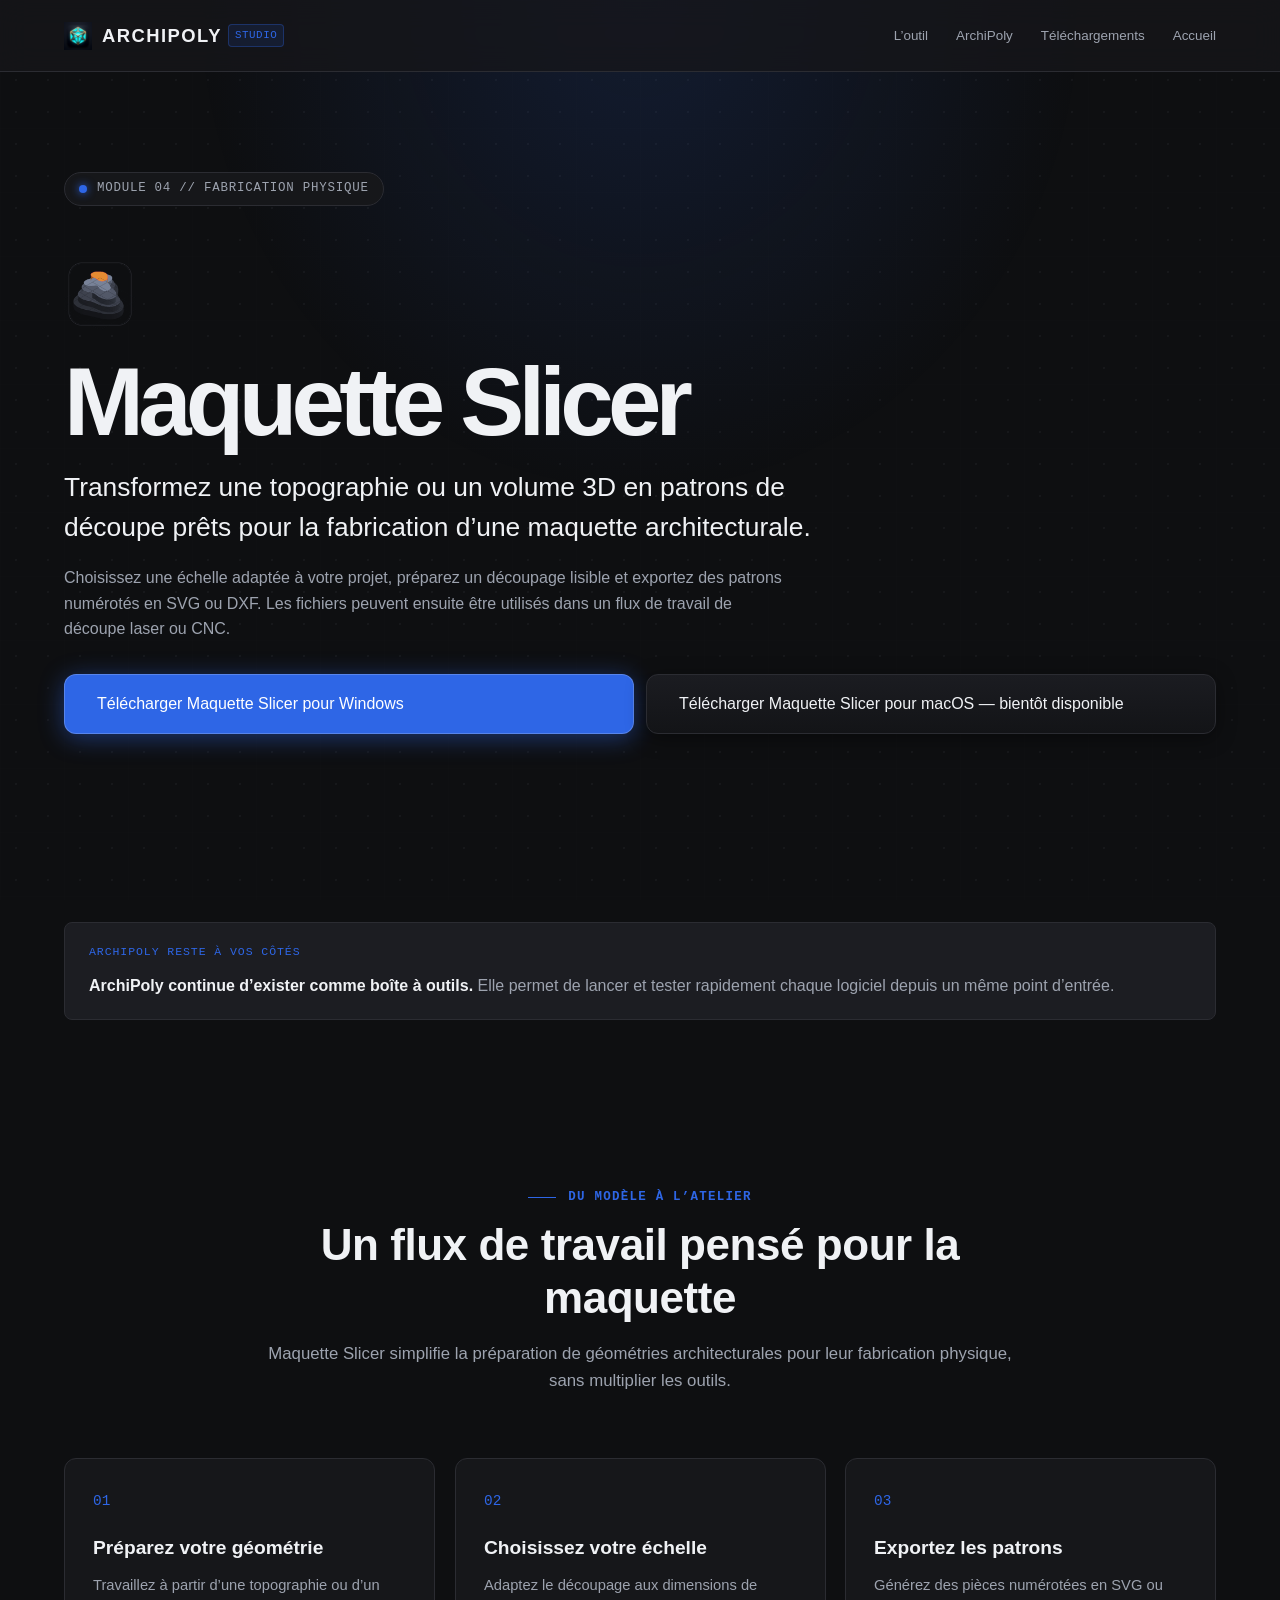
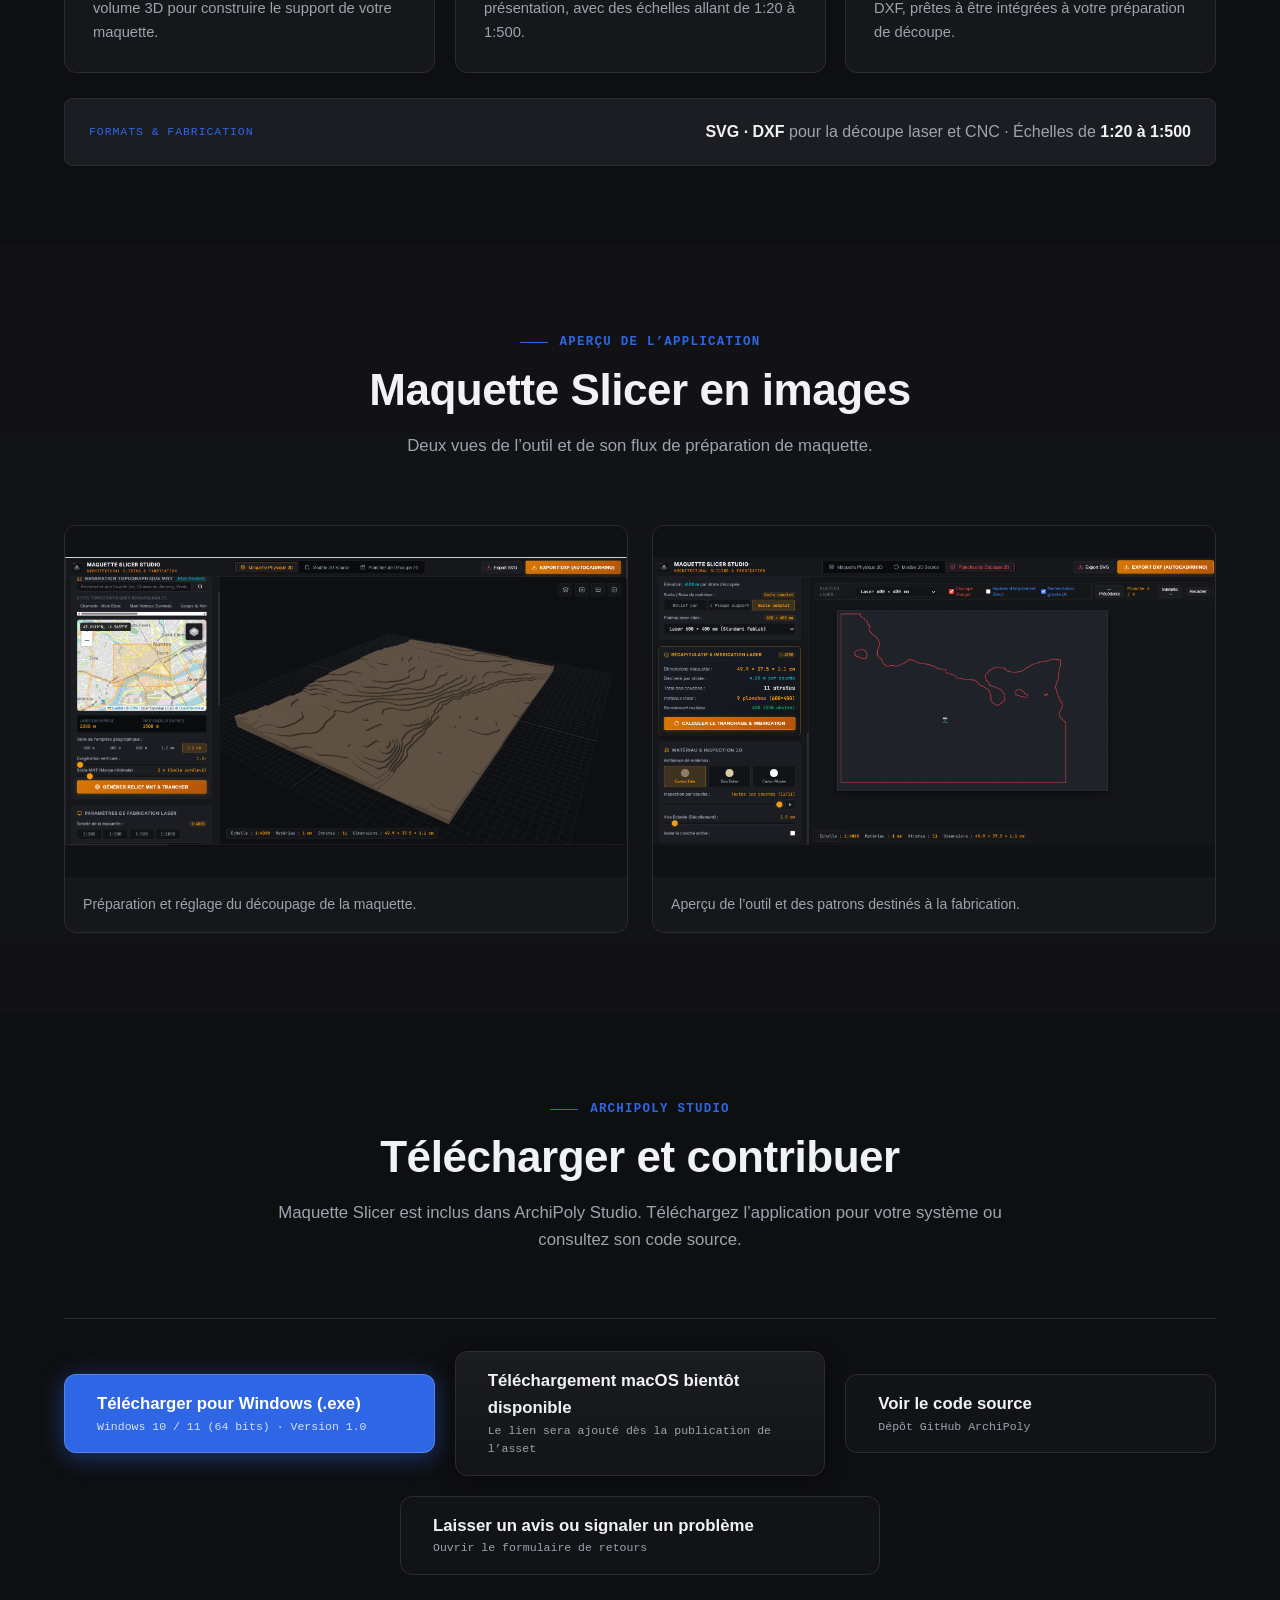
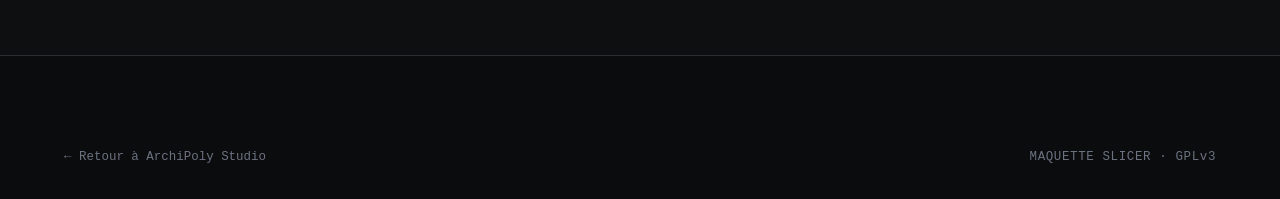
==== maquette-slicer.html @ ce15262c "Software separation" ====
<!DOCTYPE html>
<html lang="fr" class="scroll-smooth">

<head>
  <meta charset="UTF-8">
  <meta name="viewport" content="width=device-width, initial-scale=1.0">
  <title>Maquette Slicer — ArchiPoly Studio</title>
  <meta name="description"
    content="Découvrez Maquette Slicer, l'outil ArchiPoly Studio pour préparer des maquettes architecturales à l'échelle et exporter des patrons de découpe SVG et DXF.">
  <link rel="stylesheet" href="style.css">
  <link rel="icon" type="image/png" href="images/icon.png">
</head>

<body>
  <div class="cad-grid-overlay" aria-hidden="true"></div>
  <div class="ambient-glow" aria-hidden="true"></div>

  <header class="site-header" id="navbar">
    <div class="header-container">
      <a href="index.html" class="brand-logo" aria-label="Retour à ArchiPoly Studio">
        <img class="brand-icon" src="images/icon.png" alt="" aria-hidden="true">
        <span class="brand-name">ARCHIPOLY <span class="brand-sub">STUDIO</span></span>
      </a>
      <nav class="slicer-page-nav" aria-label="Navigation de la page Maquette Slicer">
        <a href="#outil">L’outil</a>
        <a href="#positionnement">ArchiPoly</a>
        <a href="#telechargement">Téléchargements</a>
        <a href="index.html">Accueil</a>
      </nav>
    </div>
  </header>

  <main class="slicer-detail-page">
    <section class="slicer-detail-hero">
      <div class="section-container">
        <div class="hero-badge-tag" data-reveal>
          <span class="status-indicator"></span>
          <span class="badge-code">MODULE 04 // FABRICATION PHYSIQUE</span>
        </div>
        <img class="slicer-detail-logo" src="images/icon (2).ico" alt="Logo Maquette Slicer">
        <h1 class="slicer-detail-title" data-reveal>Maquette Slicer</h1>
        <p class="slicer-detail-lead" data-reveal>
          Transformez une topographie ou un volume 3D en patrons de découpe prêts pour la fabrication d’une maquette
          architecturale.
        </p>
        <p class="slicer-detail-copy" data-reveal>
          Choisissez une échelle adaptée à votre projet, préparez un découpage lisible et exportez des patrons
          numérotés en SVG ou DXF. Les fichiers peuvent ensuite être utilisés dans un flux de travail de découpe laser
          ou CNC.
        </p>
        <div class="slicer-detail-actions" data-reveal>
          <a class="btn-primary-action"
            href="https://github.com/evasseur423-oss/Maquette-Slicer-Studio/releases/download/Maquette-Slicer-v1/Maquette.Slicer.Studio.-.Portable.1.0.0.exe"
            download="Maquette.Slicer.Studio.-.Portable.1.0.0.exe">
            Télécharger Maquette Slicer pour Windows
          </a>
          <span class="btn-secondary-action btn-mac-action" aria-disabled="true">
            Télécharger Maquette Slicer pour macOS — bientôt disponible
          </span>
        </div>
      </div>
    </section>

    <section class="slicer-detail-section" id="positionnement">
      <div class="section-container">
        <div class="slicer-format-note" data-reveal>
          <span class="slicer-format-label">ARCHIPOLY RESTE À VOS CÔTÉS</span>
          <p>
            <strong>ArchiPoly continue d’exister comme boîte à outils.</strong>
            Elle permet de lancer et tester rapidement chaque logiciel depuis un même point d’entrée.
          </p>
        </div>
      </div>
    </section>

    <section class="slicer-detail-section" id="outil">
      <div class="section-container">
        <div class="section-heading" data-reveal>
          <div class="section-kicker">
            <span class="kicker-line"></span>
            <span class="kicker-text">DU MODÈLE À L’ATELIER</span>
          </div>
          <h2 class="section-title">Un flux de travail pensé pour la maquette</h2>
          <p class="section-subtitle">
            Maquette Slicer simplifie la préparation de géométries architecturales pour leur fabrication physique,
            sans multiplier les outils.
          </p>
        </div>

        <div class="slicer-feature-grid">
          <article class="slicer-feature-card" data-reveal>
            <span class="slicer-feature-number">01</span>
            <h3>Préparez votre géométrie</h3>
            <p>Travaillez à partir d’une topographie ou d’un volume 3D pour construire le support de votre maquette.</p>
          </article>
          <article class="slicer-feature-card" data-reveal>
            <span class="slicer-feature-number">02</span>
            <h3>Choisissez votre échelle</h3>
            <p>Adaptez le découpage aux dimensions de présentation, avec des échelles allant de 1:20 à 1:500.</p>
          </article>
          <article class="slicer-feature-card" data-reveal>
            <span class="slicer-feature-number">03</span>
            <h3>Exportez les patrons</h3>
            <p>Générez des pièces numérotées en SVG ou DXF, prêtes à être intégrées à votre préparation de découpe.</p>
          </article>
        </div>

        <div class="slicer-format-note" data-reveal>
          <span class="slicer-format-label">FORMATS & FABRICATION</span>
          <p><strong>SVG · DXF</strong> pour la découpe laser et CNC · Échelles de <strong>1:20 à 1:500</strong></p>
        </div>
      </div>
    </section>

    <section class="slicer-detail-section slicer-gallery-section" id="captures">
      <div class="section-container">
        <div class="section-heading" data-reveal>
          <div class="section-kicker">
            <span class="kicker-line"></span>
            <span class="kicker-text">APERÇU DE L’APPLICATION</span>
          </div>
          <h2 class="section-title">Maquette Slicer en images</h2>
          <p class="section-subtitle">Deux vues de l’outil et de son flux de préparation de maquette.</p>
        </div>

        <div class="slicer-gallery">
          <figure class="slicer-screenshot-card" data-reveal>
            <img src="images/Capture d'écran 2026-10-28 165759.png"
              alt="Première capture d’écran de Maquette Slicer">
            <figcaption>Préparation et réglage du découpage de la maquette.</figcaption>
          </figure>
          <figure class="slicer-screenshot-card" data-reveal>
            <img src="images/Capture d'écran 2026-10-28 170147.png"
              alt="Deuxième capture d’écran de Maquette Slicer">
            <figcaption>Aperçu de l’outil et des patrons destinés à la fabrication.</figcaption>
          </figure>
        </div>
      </div>
    </section>

    <section class="slicer-detail-section" id="telechargement">
      <div class="section-container">
        <div class="section-heading" data-reveal>
          <div class="section-kicker">
            <span class="kicker-line"></span>
            <span class="kicker-text">ARCHIPOLY STUDIO</span>
          </div>
          <h2 class="section-title">Télécharger et contribuer</h2>
          <p class="section-subtitle">
            Maquette Slicer est inclus dans ArchiPoly Studio. Téléchargez l’application pour votre système ou consultez
            son code source.
          </p>
        </div>

        <div class="transparency-actions slicer-download-actions" data-reveal>
          <a href="https://github.com/evasseur423-oss/Maquette-Slicer-Studio/releases/download/Maquette-Slicer-v1/Maquette.Slicer.Studio.-.Portable.1.0.0.exe"
            download="Maquette.Slicer.Studio.-.Portable.1.0.0.exe" class="btn-primary-action">
            <div class="btn-lines">
              <span class="btn-title">Télécharger pour Windows (.exe)</span>
              <span class="btn-sub">Windows 10 / 11 (64 bits) · Version 1.0</span>
            </div>
          </a>
          <span class="btn-secondary-action btn-mac-action" aria-disabled="true">
            <span class="btn-lines">
              <span class="btn-title">Téléchargement macOS bientôt disponible</span>
              <span class="btn-sub">Le lien sera ajouté dès la publication de l’asset</span>
            </span>
          </span>
          <a href="https://github.com/evasseur423-oss/ArchiPoly" target="_blank" rel="noopener noreferrer"
            class="btn-secondary-action">
            <div class="btn-lines">
              <span class="btn-title">Voir le code source</span>
              <span class="btn-sub">Dépôt GitHub ArchiPoly</span>
            </div>
          </a>
          <a href="https://docs.google.com/forms/d/e/1FAIpQLSfWAk4qhgMxmRA1Wajv-wVvZdUaFBtIJnc47Psp6ZVpkDfb8w/viewform?usp=header"
            target="_blank" rel="noopener noreferrer" class="btn-secondary-action">
            <div class="btn-lines">
              <span class="btn-title">Laisser un avis ou signaler un problème</span>
              <span class="btn-sub">Ouvrir le formulaire de retours</span>
            </div>
          </a>
        </div>
      </div>
    </section>
  </main>

  <footer class="site-footer">
    <div class="footer-container">
      <div class="footer-bottom">
        <a href="index.html">← Retour à ArchiPoly Studio</a>
        <span class="meta-tag">MAQUETTE SLICER · GPLv3</span>
      </div>
    </div>
  </footer>

  <script src="script.js"></script>
</body>

</html>
---- style.css ----
/* ==========================================================================
   ARCHIPOLY STUDIO — DESIGN SYSTEM & FEUILLE DE STYLE PRINCIPALE
   Charte graphique : Architectural Sombre (Local-First Desktop App Aesthetic)
   ========================================================================== */

/* --------------------------------------------------------------------------
   01. VARIABLES & DESIGN TOKENS
   -------------------------------------------------------------------------- */
:root {
  /* Couleurs Fondamentales */
  --bg-primary: #0e0f11;
  --bg-surface: #16171a;
  --bg-surface-translucent: rgba(22, 23, 26, 0.78);
  --bg-surface-elevated: #1c1d22;
  --bg-surface-hover: #202228;

  /* Bordures Techniques */
  --border-technical: #2b2c32;
  --border-subtle: rgba(43, 44, 50, 0.6);
  --border-focus: #2e66e6;

  /* Accentuation Bleu Électrique */
  --accent-blue: #2e66e6;
  --accent-blue-hover: #457df5;
  --accent-blue-active: #204db5;
  --accent-blue-glow: rgba(46, 102, 230, 0.22);
  --accent-blue-subtle: rgba(46, 102, 230, 0.08);

  /* Typographie & Couleurs de Texte */
  --font-heading: 'Space Grotesk', -apple-system, BlinkMacSystemFont, 'Segoe UI', Roboto, sans-serif;
  --font-body: 'Inter', -apple-system, BlinkMacSystemFont, 'Segoe UI', Roboto, sans-serif;
  --font-mono: 'JetBrains Mono', 'Fira Code', Menlo, Consolas, monospace;

  --text-primary: #f0f2f5;
  --text-secondary: #9da3af;
  --text-muted: #6b7280;
  --text-light-dim: #cfd3dc;

  /* Géométrie & Espacements */
  --header-height: 72px;
  --max-content-width: 1200px;
  --radius-sm: 4px;
  --radius-md: 8px;
  --radius-lg: 12px;
  --radius-xl: 16px;

  /* Transitions douces */
  --transition-fast: 160ms cubic-bezier(0.16, 1, 0.3, 1);
  --transition-normal: 260ms cubic-bezier(0.16, 1, 0.3, 1);
  --transition-smooth: 400ms cubic-bezier(0.16, 1, 0.3, 1);
}

/* --------------------------------------------------------------------------
   02. RESET & BASE GLOBALE
   -------------------------------------------------------------------------- */
*, *::before, *::after {
  box-sizing: border-box;
  margin: 0;
  padding: 0;
}

html {
  font-size: 16px;
  scroll-behavior: smooth;
  scroll-padding-top: calc(var(--header-height) + 24px);
  background-color: var(--bg-primary);
  color: var(--text-primary);
  color-scheme: dark;
}

body {
  font-family: var(--font-body);
  background-color: var(--bg-primary);
  color: var(--text-primary);
  line-height: 1.6;
  -webkit-font-smoothing: antialiased;
  -moz-osx-font-smoothing: grayscale;
  overflow-x: hidden;
  position: relative;
  min-height: 100vh;
}

/* Sélection de texte */
::selection {
  background-color: var(--accent-blue);
  color: #ffffff;
}

/* Barre de défilement discrète */
::-webkit-scrollbar {
  width: 8px;
}
::-webkit-scrollbar-track {
  background: var(--bg-primary);
}
::-webkit-scrollbar-thumb {
  background: #23252b;
  border-radius: 4px;
  border: 2px solid var(--bg-primary);
}
::-webkit-scrollbar-thumb:hover {
  background: #343740;
}

a {
  color: inherit;
  text-decoration: none;
}

ul {
  list-style: none;
}

button {
  font-family: inherit;
  cursor: pointer;
  border: none;
  background: none;
}

.sr-only {
  position: absolute;
  width: 1px;
  height: 1px;
  padding: 0;
  margin: -1px;
  overflow: hidden;
  clip: rect(0, 0, 0, 0);
  white-space: nowrap;
  border: 0;
}

/* --------------------------------------------------------------------------
   03. FOND ARCHITECTURAL (CAD GRID & AMBIENT GLOW)
   -------------------------------------------------------------------------- */
.cad-grid-overlay {
  position: fixed;
  top: 0;
  left: 0;
  width: 100vw;
  height: 100vh;
  pointer-events: none;
  z-index: 0;
  background-image: 
    radial-gradient(rgba(43, 44, 50, 0.45) 1px, transparent 1px),
    linear-gradient(to right, rgba(43, 44, 50, 0.08) 1px, transparent 1px),
    linear-gradient(to bottom, rgba(43, 44, 50, 0.08) 1px, transparent 1px);
  background-size: 32px 32px, 64px 64px, 64px 64px;
  opacity: 0.7;
}

.ambient-glow {
  position: fixed;
  top: 0;
  left: 50%;
  transform: translateX(-50%);
  width: 900px;
  height: 500px;
  background: radial-gradient(ellipse at 50% 0%, rgba(46, 102, 230, 0.15) 0%, rgba(14, 15, 17, 0) 70%);
  pointer-events: none;
  z-index: 0;
}

/* --------------------------------------------------------------------------
   04. NAVBAR FIXE & ENTÊTE
   -------------------------------------------------------------------------- */
.site-header {
  position: fixed;
  top: 0;
  left: 0;
  right: 0;
  height: var(--header-height);
  background-color: var(--bg-surface-translucent);
  backdrop-filter: blur(14px);
  -webkit-backdrop-filter: blur(14px);
  border-bottom: 1px solid var(--border-technical);
  z-index: 1000;
  transition: background-color var(--transition-normal), border-color var(--transition-normal);
}

.header-container {
  max-width: var(--max-content-width);
  margin: 0 auto;
  padding: 0 24px;
  height: 100%;
  display: flex;
  align-items: center;
  justify-content: space-between;
}

/* Logo */
.brand-logo {
  display: flex;
  align-items: center;
  gap: 10px;
  text-decoration: none;
  color: var(--text-primary);
  transition: opacity var(--transition-fast);
}

.brand-logo:hover {
  opacity: 0.9;
}

.brand-icon {
  width: 28px;
  height: 28px;
  flex-shrink: 0;
  object-fit: contain;
}

.brand-name {
  font-family: var(--font-heading);
  font-size: 1.15rem;
  font-weight: 700;
  letter-spacing: 0.08em;
  color: var(--text-primary);
  display: flex;
  align-items: center;
  gap: 6px;
}

.brand-sub {
  font-family: var(--font-mono);
  font-size: 0.68rem;
  font-weight: 500;
  color: var(--accent-blue);
  background: rgba(46, 102, 230, 0.12);
  border: 1px solid rgba(46, 102, 230, 0.3);
  padding: 2px 6px;
  border-radius: var(--radius-sm);
  letter-spacing: 0.05em;
}

/* Navigation Links */
.main-nav {
  display: flex;
  align-items: center;
}

.nav-links {
  display: flex;
  align-items: center;
  gap: 32px;
}

.nav-link {
  font-family: var(--font-body);
  font-size: 0.92rem;
  font-weight: 500;
  color: var(--text-secondary);
  transition: color var(--transition-fast);
  display: inline-flex;
  align-items: center;
  gap: 6px;
  padding: 6px 0;
  position: relative;
}

.nav-mono {
  font-family: var(--font-mono);
  font-size: 0.78rem;
  color: var(--accent-blue);
}

.nav-link:hover,
.nav-link.active {
  color: var(--text-primary);
}

.nav-link::after {
  content: '';
  position: absolute;
  bottom: 0;
  left: 0;
  width: 0;
  height: 2px;
  background-color: var(--accent-blue);
  transition: width var(--transition-fast);
}

.nav-link:hover::after,
.nav-link.active::after {
  width: 100%;
}

/* Actions Navbar */
.nav-actions {
  display: flex;
  align-items: center;
  gap: 16px;
}

.language-switch {
  display: inline-flex;
  align-items: center;
  padding: 3px;
  border: 1px solid var(--border-technical);
  border-radius: var(--radius-md);
  background-color: rgba(22, 23, 26, 0.5);
}

.language-button {
  padding: 5px 7px;
  border-radius: calc(var(--radius-md) - 2px);
  color: var(--text-secondary);
  font-family: var(--font-mono);
  font-size: 0.7rem;
  font-weight: 600;
  line-height: 1;
  transition: color var(--transition-fast), background-color var(--transition-fast);
}

.language-button:hover {
  color: var(--text-primary);
}

.language-button.active {
  background-color: var(--accent-blue);
  color: #ffffff;
}

.btn-ghost-nav {
  display: inline-flex;
  align-items: center;
  justify-content: center;
  width: 38px;
  height: 38px;
  border-radius: var(--radius-md);
  border: 1px solid var(--border-technical);
  color: var(--text-secondary);
  transition: all var(--transition-fast);
  background-color: rgba(22, 23, 26, 0.5);
}

.btn-ghost-nav:hover {
  color: var(--text-primary);
  border-color: var(--accent-blue);
  background-color: var(--bg-surface-elevated);
}

.nav-icon {
  width: 18px;
  height: 18px;
}

.btn-primary-nav {
  display: inline-flex;
  align-items: center;
  gap: 8px;
  background-color: var(--accent-blue);
  color: #ffffff;
  padding: 8px 18px;
  border-radius: var(--radius-md);
  font-family: var(--font-body);
  font-size: 0.88rem;
  font-weight: 600;
  border: 1px solid rgba(255, 255, 255, 0.1);
  transition: all var(--transition-fast);
  box-shadow: 0 2px 10px rgba(46, 102, 230, 0.3);
}

.btn-primary-nav:hover {
  background-color: var(--accent-blue-hover);
  transform: translateY(-1px);
  box-shadow: 0 4px 16px rgba(46, 102, 230, 0.45);
}

.arrow-icon {
  width: 14px;
  height: 14px;
  transition: transform var(--transition-fast);
}

.btn-primary-nav:hover .arrow-icon {
  transform: translateY(1px);
}

.donation-nav-link {
  display: inline-flex;
  align-items: center;
  gap: 6px;
  padding: 7px 12px;
  border: 1px solid rgba(245, 158, 11, 0.45);
  border-radius: var(--radius-md);
  background-color: rgba(245, 158, 11, 0.1);
  color: #fbbf24;
  font-size: 0.84rem;
  font-weight: 600;
  transition: background-color var(--transition-fast), border-color var(--transition-fast);
}

.donation-nav-link:hover {
  background-color: rgba(245, 158, 11, 0.2);
  border-color: #fbbf24;
}

.donation-nav-link .donation-icon {
  width: 17px;
  height: 17px;
}

/* Mobile Toggle Hamburger */
.mobile-toggle {
  display: none;
  flex-direction: column;
  justify-content: space-around;
  width: 38px;
  height: 38px;
  padding: 8px;
  border: 1px solid var(--border-technical);
  border-radius: var(--radius-md);
  background: var(--bg-surface);
  cursor: pointer;
}

.burger-bar {
  width: 100%;
  height: 2px;
  background-color: var(--text-primary);
  border-radius: 2px;
  transition: all var(--transition-fast);
}

.mobile-toggle[aria-expanded="true"] .burger-bar:nth-child(1) {
  transform: translateY(7px) rotate(45deg);
}
.mobile-toggle[aria-expanded="true"] .burger-bar:nth-child(2) {
  opacity: 0;
}
.mobile-toggle[aria-expanded="true"] .burger-bar:nth-child(3) {
  transform: translateY(-7px) rotate(-45deg);
}

/* --------------------------------------------------------------------------
   05. SECTION HERO
   -------------------------------------------------------------------------- */
.hero-section {
  position: relative;
  z-index: 1;
  padding-top: calc(var(--header-height) + 56px);
  padding-bottom: 72px;
  text-align: center;
}

.hero-container {
  max-width: var(--max-content-width);
  margin: 0 auto;
  padding: 0 24px;
  display: flex;
  flex-direction: column;
  align-items: center;
}

.hero-badge-tag {
  display: inline-flex;
  align-items: center;
  gap: 10px;
  background-color: var(--bg-surface);
  border: 1px solid var(--border-technical);
  padding: 6px 14px;
  border-radius: 100px;
  margin-bottom: 24px;
}

.status-indicator {
  width: 8px;
  height: 8px;
  background-color: var(--accent-blue);
  border-radius: 50%;
  box-shadow: 0 0 8px var(--accent-blue);
  animation: pulse-dot 2s infinite ease-in-out;
}

@keyframes pulse-dot {
  0%, 100% { opacity: 1; transform: scale(1); }
  50% { opacity: 0.4; transform: scale(0.85); }
}

.badge-code {
  font-family: var(--font-mono);
  font-size: 0.78rem;
  letter-spacing: 0.06em;
  color: var(--text-secondary);
}

.hero-title {
  font-family: var(--font-heading);
  font-size: clamp(2.2rem, 5vw, 3.8rem);
  font-weight: 700;
  line-height: 1.15;
  letter-spacing: -0.02em;
  color: var(--text-primary);
  max-width: 960px;
  margin-bottom: 24px;
  text-wrap: balance;
}

.hero-description {
  font-size: clamp(1.05rem, 2vw, 1.25rem);
  color: var(--text-secondary);
  line-height: 1.65;
  max-width: 800px;
  margin-bottom: 40px;
}

/* Groupe CTA Hero */
.hero-cta-group {
  display: flex;
  align-items: center;
  justify-content: center;
  gap: 16px;
  flex-wrap: wrap;
  margin-bottom: 24px;
  width: 100%;
}

.btn-hero-download {
  display: inline-flex;
  align-items: center;
  gap: 14px;
  background-color: var(--accent-blue);
  color: #ffffff;
  padding: 14px 28px;
  border-radius: var(--radius-lg);
  border: 1px solid rgba(255, 255, 255, 0.15);
  box-shadow: 0 4px 20px rgba(46, 102, 230, 0.4), inset 0 1px 0 rgba(255, 255, 255, 0.2);
  transition: all var(--transition-normal);
  text-align: left;
}

.btn-hero-download:hover {
  background-color: var(--accent-blue-hover);
  transform: translateY(-2px);
  box-shadow: 0 8px 30px rgba(46, 102, 230, 0.55);
}

.win-icon,
.mac-icon {
  width: 24px;
  height: 24px;
  flex-shrink: 0;
}

.btn-text-wrap {
  display: flex;
  flex-direction: column;
}

.btn-label-action {
  font-family: var(--font-heading);
  font-size: 1.05rem;
  font-weight: 600;
  letter-spacing: 0.01em;
}

.btn-label-sub {
  font-family: var(--font-mono);
  font-size: 0.72rem;
  color: rgba(255, 255, 255, 0.8);
}

.download-arrow {
  width: 18px;
  height: 18px;
  margin-left: 4px;
  transition: transform var(--transition-fast);
}

.btn-hero-download:hover .download-arrow {
  transform: translateY(2px);
}

.btn-hero-secondary {
  display: inline-flex;
  align-items: center;
  gap: 10px;
  background-color: var(--bg-surface);
  color: var(--text-primary);
  padding: 16px 24px;
  border-radius: var(--radius-lg);
  border: 1px solid var(--border-technical);
  font-family: var(--font-heading);
  font-size: 0.95rem;
  font-weight: 600;
  transition: all var(--transition-fast);
}

.btn-hero-secondary:hover {
  border-color: var(--accent-blue);
  background-color: var(--bg-surface-elevated);
  transform: translateY(-2px);
}

.btn-hero-download-mac {
  background: linear-gradient(180deg, #1f2229 0%, #15161a 100%);
  border: 1px solid rgba(255, 255, 255, 0.16);
  box-shadow: 0 4px 20px rgba(0, 0, 0, 0.4), inset 0 1px 0 rgba(255, 255, 255, 0.12);
}

.btn-hero-download-mac:hover {
  background: linear-gradient(180deg, #2a2e38 0%, #1c1d22 100%);
  border-color: rgba(255, 255, 255, 0.32);
  box-shadow: 0 8px 30px rgba(0, 0, 0, 0.6), inset 0 1px 0 rgba(255, 255, 255, 0.2);
}

.release-checksum-bar {
  display: inline-flex;
  align-items: center;
  justify-content: center;
  gap: 10px;
  margin: -8px auto 20px;
  padding: 6px 14px;
  background: rgba(22, 23, 26, 0.75);
  border: 1px solid var(--border-technical);
  border-radius: 100px;
  font-family: var(--font-mono);
  font-size: 0.74rem;
  color: var(--text-secondary);
  max-width: min(100%, 860px);
  backdrop-filter: blur(8px);
  flex-wrap: wrap;
}

.checksum-label {
  color: var(--text-muted);
  font-weight: 500;
}

.checksum-value {
  color: #a5b4fc;
  letter-spacing: 0.02em;
  font-size: 0.72rem;
  word-break: break-all;
}

.btn-copy-checksum {
  display: inline-flex;
  align-items: center;
  gap: 4px;
  background: rgba(255, 255, 255, 0.06);
  border: 1px solid var(--border-technical);
  border-radius: var(--radius-sm);
  padding: 3px 8px;
  color: var(--text-primary);
  font-family: var(--font-mono);
  font-size: 0.7rem;
  cursor: pointer;
  transition: all var(--transition-fast);
}

.btn-copy-checksum:hover {
  background: var(--accent-blue);
  border-color: var(--accent-blue);
  color: #ffffff;
}

.btn-copy-checksum.copied {
  background: #10b981;
  border-color: #10b981;
  color: #ffffff;
}

.copy-icon {
  width: 12px;
  height: 12px;
}

.install-notes-container {
  display: grid;
  grid-template-columns: repeat(auto-fit, minmax(280px, 1fr));
  gap: 12px;
  width: min(100%, 860px);
  margin: -8px auto 20px;
}

.platform-note {
  background: rgba(22, 23, 26, 0.6);
  border: 1px solid var(--border-technical);
  border-radius: var(--radius-md);
  padding: 10px 14px;
  text-align: left;
  font-size: 0.74rem;
  color: var(--text-muted);
  line-height: 1.5;
}

.note-os-tag {
  display: inline-block;
  font-family: var(--font-mono);
  font-size: 0.65rem;
  font-weight: 600;
  text-transform: uppercase;
  letter-spacing: 0.05em;
  padding: 2px 6px;
  border-radius: 3px;
  background: var(--bg-surface-elevated);
  border: 1px solid var(--border-technical);
  color: var(--accent-blue);
  margin-bottom: 4px;
}

.platform-note p strong {
  color: var(--text-secondary);
  font-weight: 500;
}

.platform-note code {
  font-family: var(--font-mono);
  font-size: 0.7rem;
  padding: 1px 4px;
  background: rgba(0, 0, 0, 0.4);
  border: 1px solid var(--border-technical);
  border-radius: 3px;
  color: #a5b4fc;
  word-break: break-all;
}

.windows-install-note {
  width: min(100%, 720px);
  margin: -10px auto 20px;
  padding: 2px 10px;
  color: var(--text-muted);
  border-left: 1px solid var(--border-technical);
  text-align: left;
  font-size: 0.72rem;
  line-height: 1.5;
}

.windows-install-note strong {
  color: var(--text-secondary);
  font-weight: 500;
}

.source-icon {
  width: 18px;
  height: 18px;
  color: var(--accent-blue);
}

/* Badge technique discret */
.hero-tech-badge {
  display: inline-flex;
  align-items: center;
  justify-content: center;
  gap: 10px;
  flex-wrap: wrap;
  font-family: var(--font-mono);
  font-size: 0.78rem;
  color: var(--text-muted);
  background-color: rgba(22, 23, 26, 0.6);
  padding: 6px 14px;
  border-radius: var(--radius-sm);
  border: 1px solid var(--border-technical);
  margin-bottom: 56px;
}

.badge-item {
  display: inline-block;
}

.badge-sep {
  color: var(--accent-blue);
  opacity: 0.7;
}

/* --------------------------------------------------------------------------
   06. MOCKUP ARCHITECTURAL DU STUDIO (INTERFACE APPLICATION)
   -------------------------------------------------------------------------- */
.app-preview-frame {
  width: 100%;
  max-width: 1080px;
  background-color: var(--bg-surface);
  border: 1px solid var(--border-technical);
  border-radius: var(--radius-lg);
  box-shadow: 0 24px 60px rgba(0, 0, 0, 0.6), 0 0 0 1px rgba(255, 255, 255, 0.03);
  overflow: hidden;
  position: relative;
  text-align: left;
  backdrop-filter: blur(12px);
  -webkit-backdrop-filter: blur(12px);
}

.app-preview-image {
  display: block;
  width: 100%;
  height: auto;
}

.preview-titlebar {
  display: flex;
  align-items: center;
  justify-content: space-between;
  padding: 10px 16px;
  background-color: #121316;
  border-bottom: 1px solid var(--border-technical);
}

.window-controls {
  display: flex;
  gap: 6px;
}

.control-dot {
  width: 10px;
  height: 10px;
  border-radius: 50%;
  display: inline-block;
}
.control-dot.close { background-color: #ff5f56; }
.control-dot.min { background-color: #ffbd2e; }
.control-dot.max { background-color: #27c93f; }

.preview-filename {
  font-family: var(--font-mono);
  font-size: 0.75rem;
  color: var(--text-secondary);
  display: flex;
  align-items: center;
  gap: 6px;
}

.mono-label {
  color: var(--accent-blue);
  font-weight: 600;
}

.preview-status {
  display: flex;
  align-items: center;
  gap: 10px;
}

.status-pill {
  font-family: var(--font-mono);
  font-size: 0.65rem;
  color: #10b981;
  background-color: rgba(16, 185, 129, 0.1);
  border: 1px solid rgba(16, 185, 129, 0.3);
  padding: 2px 6px;
  border-radius: var(--radius-sm);
}

.fps-tag {
  font-family: var(--font-mono);
  font-size: 0.65rem;
  color: var(--text-muted);
}

.preview-viewport {
  position: relative;
  background-color: #0b0c0e;
  height: 380px;
  overflow: hidden;
  display: flex;
}

.viewport-canvas-container {
  width: 100%;
  height: 100%;
  display: flex;
  align-items: center;
  justify-content: center;
}

.wireframe-scene {
  width: 100%;
  height: 100%;
  max-height: 380px;
}

.arch-wireframe-lines line,
.arch-wireframe-lines polygon,
.arch-wireframe-lines path {
  transition: all var(--transition-normal);
}

.viewport-hud {
  position: absolute;
  z-index: 10;
  display: flex;
  align-items: center;
  gap: 8px;
  font-family: var(--font-mono);
  font-size: 0.72rem;
  color: var(--text-muted);
  background: rgba(14, 15, 17, 0.75);
  border: 1px solid var(--border-technical);
  padding: 4px 10px;
  border-radius: var(--radius-sm);
  backdrop-filter: blur(8px);
}

.hud-top-left {
  top: 14px;
  left: 16px;
}

.hud-top-right {
  top: 14px;
  right: 16px;
}

.axis-x { color: #f87171; }
.axis-y { color: #34d399; }
.axis-z { color: #60a5fa; }
.hud-divider { color: var(--border-technical); }

.module-active-pill {
  color: var(--accent-blue);
  font-weight: 600;
  letter-spacing: 0.05em;
}

/* Panneau inspecteur flottant dans le viewport */
.viewport-inspector-panel {
  position: absolute;
  bottom: 16px;
  right: 16px;
  width: 220px;
  background: var(--bg-surface-translucent);
  border: 1px solid var(--border-technical);
  border-radius: var(--radius-md);
  padding: 12px;
  backdrop-filter: blur(12px);
  -webkit-backdrop-filter: blur(12px);
  z-index: 10;
  box-shadow: 0 8px 24px rgba(0, 0, 0, 0.4);
}

.panel-header {
  display: flex;
  align-items: center;
  justify-content: space-between;
  margin-bottom: 8px;
  padding-bottom: 6px;
  border-bottom: 1px solid var(--border-technical);
}

.panel-tag {
  font-family: var(--font-heading);
  font-size: 0.72rem;
  font-weight: 700;
  letter-spacing: 0.05em;
  color: var(--text-primary);
}

.panel-badge {
  font-family: var(--font-mono);
  font-size: 0.62rem;
  color: var(--accent-blue);
  background: var(--accent-blue-subtle);
  padding: 2px 4px;
  border-radius: 2px;
}

.panel-rows {
  display: flex;
  flex-direction: column;
  gap: 6px;
}

.panel-row {
  display: flex;
  justify-content: space-between;
  align-items: center;
  font-family: var(--font-mono);
  font-size: 0.72rem;
}

.p-key {
  color: var(--text-muted);
}

.p-val {
  color: var(--text-primary);
  font-weight: 500;
}

.text-blue { color: #60a5fa; }
.text-accent { color: var(--accent-blue); }

.preview-statusbar {
  display: flex;
  align-items: center;
  justify-content: space-between;
  padding: 8px 16px;
  background-color: #121316;
  border-top: 1px solid var(--border-technical);
  font-family: var(--font-mono);
  font-size: 0.7rem;
  color: var(--text-muted);
}

.status-seg {
  display: flex;
  align-items: center;
  gap: 6px;
}

.indicator-active {
  width: 6px;
  height: 6px;
  border-radius: 50%;
  background-color: var(--accent-blue);
}

.mono-right {
  color: var(--text-secondary);
}

/* --------------------------------------------------------------------------
   07. SECTION MODULES (ÉCOSYSTÈME EN 5 MODULES)
   -------------------------------------------------------------------------- */
.modules-section {
  position: relative;
  z-index: 1;
  padding: 96px 0;
  background: linear-gradient(180deg, rgba(14, 15, 17, 0) 0%, rgba(22, 23, 26, 0.4) 50%, rgba(14, 15, 17, 0) 100%);
}

.section-container {
  max-width: var(--max-content-width);
  margin: 0 auto;
  padding: 0 24px;
}

.section-heading {
  text-align: center;
  max-width: 760px;
  margin: 0 auto 64px auto;
}

.section-kicker {
  display: inline-flex;
  align-items: center;
  gap: 12px;
  margin-bottom: 12px;
}

.kicker-line {
  width: 28px;
  height: 1px;
  background-color: var(--accent-blue);
}

.kicker-text {
  font-family: var(--font-mono);
  font-size: 0.78rem;
  color: var(--accent-blue);
  letter-spacing: 0.1em;
  font-weight: 600;
}

.section-title {
  font-family: var(--font-heading);
  font-size: clamp(2rem, 3.5vw, 2.75rem);
  font-weight: 700;
  line-height: 1.2;
  color: var(--text-primary);
  margin-bottom: 16px;
  letter-spacing: -0.01em;
}

.section-subtitle {
  font-size: 1.05rem;
  color: var(--text-secondary);
  line-height: 1.6;
}

/* Grille CSS des outils */
.modules-grid {
  display: grid;
  grid-template-columns: repeat(3, 1fr);
  gap: 24px;
}

/* La dernière carte s'étire pour équilibrer la grille de quatre outils. */
.module-card:nth-child(4) {
  grid-column: span 2;
}

/* Style de base d'une carte module */
.module-card {
  position: relative;
  background-color: var(--bg-surface);
  border: 1px solid var(--border-technical);
  border-radius: var(--radius-lg);
  padding: 32px 28px;
  display: flex;
  flex-direction: column;
  transition: transform var(--transition-normal), border-color var(--transition-normal), box-shadow var(--transition-normal);
  backdrop-filter: blur(12px);
  -webkit-backdrop-filter: blur(12px);
  overflow: hidden;
}

/* Spécification stricte demandée :
   Hover : la bordure devient bleue #2e66e6 et la carte remonte légèrement de -2px */
.module-card:hover {
  border-color: var(--accent-blue);
  transform: translateY(-2px);
  box-shadow: 0 12px 30px rgba(0, 0, 0, 0.45), 0 0 20px var(--accent-blue-glow);
}

.card-edge-glow {
  position: absolute;
  top: 0;
  left: 0;
  right: 0;
  height: 2px;
  background: linear-gradient(90deg, transparent, var(--accent-blue), transparent);
  opacity: 0;
  transition: opacity var(--transition-normal);
}

.module-card:hover .card-edge-glow {
  opacity: 1;
}

.card-top-meta {
  display: flex;
  align-items: center;
  justify-content: space-between;
  margin-bottom: 24px;
}

.module-number {
  font-family: var(--font-mono);
  font-size: 1.15rem;
  font-weight: 700;
  color: var(--accent-blue);
  background: var(--accent-blue-subtle);
  border: 1px solid rgba(46, 102, 230, 0.25);
  padding: 2px 10px;
  border-radius: var(--radius-sm);
}

.module-tag {
  font-family: var(--font-mono);
  font-size: 0.68rem;
  color: var(--text-muted);
  letter-spacing: 0.08em;
}

.module-icon-wrapper {
  width: 56px;
  height: 56px;
  border-radius: var(--radius-md);
  background-color: #121316;
  border: 1px solid var(--border-technical);
  display: flex;
  align-items: center;
  justify-content: center;
  margin-bottom: 24px;
  color: var(--text-primary);
  transition: border-color var(--transition-fast), color var(--transition-fast);
}

.module-card:hover .module-icon-wrapper {
  border-color: var(--accent-blue);
  color: var(--accent-blue);
}

.module-image-icon {
  width: 40px;
  height: 40px;
  object-fit: contain;
}

.module-name {
  font-family: var(--font-heading);
  font-size: 1.35rem;
  font-weight: 700;
  color: var(--text-primary);
  margin-bottom: 8px;
  letter-spacing: -0.01em;
}

.module-lead {
  font-size: 0.95rem;
  font-weight: 600;
  color: var(--accent-blue);
  margin-bottom: 12px;
}

.module-description {
  font-size: 0.92rem;
  color: var(--text-secondary);
  line-height: 1.6;
  margin-bottom: 28px;
  flex-grow: 1;
}

.card-footer-tags {
  display: flex;
  flex-wrap: wrap;
  gap: 8px;
  padding-top: 16px;
  border-top: 1px solid rgba(43, 44, 50, 0.5);
}

.tech-pill {
  font-family: var(--font-mono);
  font-size: 0.7rem;
  color: var(--text-secondary);
  background-color: #121316;
  border: 1px solid var(--border-technical);
  padding: 3px 8px;
  border-radius: var(--radius-sm);
}

/* Mise en avant spécifique de la carte 5 */
.module-card.card-highlighted {
  background: linear-gradient(135deg, rgba(22, 23, 26, 0.95) 0%, rgba(28, 29, 34, 0.85) 100%);
}

/* --------------------------------------------------------------------------
   08. SECTION TRANSPARENCE & OPEN-SOURCE
   -------------------------------------------------------------------------- */
.opensource-section {
  position: relative;
  z-index: 1;
  padding: 80px 0 100px 0;
}

.transparency-card {
  background-color: var(--bg-surface);
  border: 1px solid var(--border-technical);
  border-radius: var(--radius-xl);
  padding: 56px 48px;
  box-shadow: 0 20px 50px rgba(0, 0, 0, 0.5);
  backdrop-filter: blur(12px);
  -webkit-backdrop-filter: blur(12px);
  position: relative;
  overflow: hidden;
}

.transparency-card::before {
  content: '';
  position: absolute;
  top: 0;
  left: 0;
  width: 100%;
  height: 3px;
  background: linear-gradient(90deg, var(--accent-blue), #60a5fa, transparent);
}

.transparency-badge {
  display: inline-flex;
  align-items: center;
  gap: 8px;
  font-family: var(--font-mono);
  font-size: 0.75rem;
  color: var(--accent-blue);
  background: var(--accent-blue-subtle);
  border: 1px solid rgba(46, 102, 230, 0.3);
  padding: 4px 12px;
  border-radius: var(--radius-sm);
  margin-bottom: 20px;
}

.badge-icon {
  width: 15px;
  height: 15px;
}

.transparency-title {
  font-family: var(--font-heading);
  font-size: clamp(1.8rem, 3.2vw, 2.5rem);
  font-weight: 700;
  line-height: 1.25;
  color: var(--text-primary);
  margin-bottom: 24px;
  max-width: 900px;
}

.transparency-content {
  color: var(--text-secondary);
  font-size: 1.05rem;
  line-height: 1.7;
  max-width: 960px;
  margin-bottom: 40px;
}

.transparency-content p {
  margin-bottom: 16px;
}

.transparency-content strong {
  color: var(--text-primary);
}

.highlight-callout {
  padding: 16px 20px;
  background-color: rgba(46, 102, 230, 0.05);
  border-left: 3px solid var(--accent-blue);
  border-radius: 0 var(--radius-md) var(--radius-md) 0;
  color: var(--text-light-dim);
}

/* Grille des engagements éthiques */
.commitments-grid {
  display: grid;
  grid-template-columns: repeat(3, 1fr);
  gap: 24px;
  margin-bottom: 48px;
  padding-top: 32px;
  border-top: 1px solid var(--border-technical);
}

.commitment-item {
  display: flex;
  gap: 16px;
}

.c-icon {
  flex-shrink: 0;
  width: 44px;
  height: 44px;
  border-radius: var(--radius-md);
  background-color: #121316;
  border: 1px solid var(--border-technical);
  display: flex;
  align-items: center;
  justify-content: center;
}

.c-icon svg {
  width: 22px;
  height: 22px;
}

.c-text h4 {
  font-family: var(--font-heading);
  font-size: 1rem;
  font-weight: 600;
  color: var(--text-primary);
  margin-bottom: 6px;
}

.c-text p {
  font-size: 0.88rem;
  color: var(--text-secondary);
  line-height: 1.5;
}

/* Boutons d'action finaux */
.transparency-actions {
  display: flex;
  align-items: center;
  gap: 20px;
  flex-wrap: wrap;
  padding-top: 32px;
  border-top: 1px solid var(--border-technical);
}

.btn-primary-action {
  display: inline-flex;
  align-items: center;
  gap: 16px;
  background-color: var(--accent-blue);
  color: #ffffff;
  padding: 16px 32px;
  border-radius: var(--radius-lg);
  border: 1px solid rgba(255, 255, 255, 0.2);
  box-shadow: 0 4px 24px rgba(46, 102, 230, 0.45);
  transition: all var(--transition-normal);
  flex: 1 1 300px;
}

.btn-primary-action:hover {
  background-color: var(--accent-blue-hover);
  transform: translateY(-2px);
  box-shadow: 0 8px 32px rgba(46, 102, 230, 0.6);
}

.btn-mac-action {
  background: linear-gradient(180deg, #1b1c21 0%, #131417 100%);
  border: 1px solid rgba(255, 255, 255, 0.16);
  box-shadow: 0 4px 20px rgba(0, 0, 0, 0.4);
}

.btn-mac-action:hover {
  background: linear-gradient(180deg, #262830 0%, #18191d 100%);
  border-color: rgba(255, 255, 255, 0.32);
  box-shadow: 0 8px 30px rgba(0, 0, 0, 0.6);
}

.btn-secondary-action {
  display: inline-flex;
  align-items: center;
  gap: 16px;
  background-color: #121316;
  color: var(--text-primary);
  padding: 16px 32px;
  border-radius: var(--radius-lg);
  border: 1px solid var(--border-technical);
  transition: all var(--transition-fast);
  flex: 1 1 300px;
}

.btn-secondary-action:hover {
  border-color: var(--accent-blue);
  background-color: var(--bg-surface-elevated);
  transform: translateY(-2px);
}

.btn-svg {
  width: 26px;
  height: 26px;
  flex-shrink: 0;
}

.btn-lines {
  display: flex;
  flex-direction: column;
}

.btn-title {
  font-family: var(--font-heading);
  font-size: 1.05rem;
  font-weight: 600;
}

.btn-sub {
  font-family: var(--font-mono);
  font-size: 0.72rem;
  color: var(--text-secondary);
}

.btn-primary-action .btn-sub {
  color: rgba(255, 255, 255, 0.8);
}

/* Toast de notification */
.download-toast {
  display: none;
  align-items: center;
  gap: 16px;
  margin-top: 24px;
  padding: 16px 20px;
  background-color: #121316;
  border: 1px solid var(--accent-blue);
  border-radius: var(--radius-md);
  box-shadow: 0 10px 25px rgba(0, 0, 0, 0.5);
  animation: slide-up 0.3s ease-out forwards;
}

.download-toast.show {
  display: flex;
}

@keyframes slide-up {
  from { opacity: 0; transform: translateY(10px); }
  to { opacity: 1; transform: translateY(0); }
}

.toast-icon {
  width: 24px;
  height: 24px;
  flex-shrink: 0;
}

.toast-text {
  display: flex;
  flex-direction: column;
  gap: 2px;
  flex-grow: 1;
  font-size: 0.88rem;
}

.toast-text strong {
  color: var(--text-primary);
}

.toast-text span {
  font-size: 0.8rem;
  color: var(--text-secondary);
}

.toast-close {
  color: var(--text-muted);
  font-size: 1.4rem;
  line-height: 1;
  padding: 4px;
  transition: color var(--transition-fast);
}

.toast-close:hover {
  color: var(--text-primary);
}

/* --------------------------------------------------------------------------
   09. PIED DE PAGE TECHNIQUE ARCHITECTURAL
   -------------------------------------------------------------------------- */
.site-footer {
  position: relative;
  z-index: 1;
  background-color: #0b0c0e;
  border-top: 1px solid var(--border-technical);
  padding: 64px 0 32px 0;
}

.footer-container {
  max-width: var(--max-content-width);
  margin: 0 auto;
  padding: 0 24px;
}

.footer-top {
  display: flex;
  justify-content: space-between;
  align-items: flex-start;
  gap: 48px;
  padding-bottom: 48px;
  border-bottom: 1px solid var(--border-technical);
  flex-wrap: wrap;
}

.footer-brand {
  max-width: 380px;
}

.footer-logo {
  display: flex;
  align-items: center;
  gap: 10px;
  margin-bottom: 16px;
}

.f-icon {
  width: 24px;
  height: 24px;
  object-fit: contain;
}

.f-name {
  font-family: var(--font-heading);
  font-size: 1.1rem;
  font-weight: 700;
  letter-spacing: 0.06em;
  color: var(--text-primary);
}

.f-tagline {
  font-size: 0.9rem;
  color: var(--text-secondary);
  line-height: 1.6;
}

.footer-links-group {
  display: flex;
  gap: 64px;
  flex-wrap: wrap;
}

.f-col {
  display: flex;
  flex-direction: column;
}

.f-col-title {
  font-family: var(--font-mono);
  font-size: 0.72rem;
  font-weight: 600;
  color: var(--accent-blue);
  letter-spacing: 0.1em;
  margin-bottom: 16px;
}

.f-col ul {
  display: flex;
  flex-direction: column;
  gap: 10px;
}

.f-col a {
  font-size: 0.88rem;
  color: var(--text-secondary);
  transition: color var(--transition-fast);
}

.f-col a:hover {
  color: var(--text-primary);
}

.donation-link {
  display: inline-flex;
  align-items: center;
  gap: 6px;
}

.donation-icon {
  width: 16px;
  height: 16px;
  color: var(--accent-blue);
}

.footer-bottom {
  display: flex;
  justify-content: space-between;
  align-items: center;
  padding-top: 28px;
  font-family: var(--font-mono);
  font-size: 0.78rem;
  color: var(--text-muted);
  flex-wrap: wrap;
  gap: 16px;
}

.system-meta {
  display: flex;
  align-items: center;
  gap: 10px;
}

.meta-tag {
  letter-spacing: 0.05em;
}

.meta-sep {
  color: var(--border-technical);
}

/* --------------------------------------------------------------------------
   10. EFFET DE RÉVÉLATION AU DÉFILEMENT (DATA-REVEAL)
   -------------------------------------------------------------------------- */
[data-reveal] {
  opacity: 0;
  transform: translateY(20px);
  transition: opacity 0.6s cubic-bezier(0.16, 1, 0.3, 1), transform 0.6s cubic-bezier(0.16, 1, 0.3, 1);
  will-change: opacity, transform;
}

[data-reveal].revealed {
  opacity: 1;
  transform: translateY(0);
}

/* --------------------------------------------------------------------------
   11. RESPONSIVE DESIGN (TABLETTES & MOBILES)
   -------------------------------------------------------------------------- */
@media (max-width: 1024px) {
  .modules-grid {
    grid-template-columns: repeat(2, 1fr);
  }

  .module-card:nth-child(4) {
    grid-column: span 1;
  }

  .commitments-grid {
    grid-template-columns: 1fr;
    gap: 20px;
  }
}

@media (max-width: 768px) {
  :root {
    --header-height: 64px;
  }

  .mobile-toggle {
    display: flex;
  }

  /* Menu Mobile Déroulant */
  .main-nav {
    position: absolute;
    top: var(--header-height);
    left: 0;
    width: 100%;
    background-color: var(--bg-surface);
    border-bottom: 1px solid var(--border-technical);
    padding: 24px;
    flex-direction: column;
    align-items: flex-start;
    display: none;
    box-shadow: 0 16px 32px rgba(0, 0, 0, 0.6);
  }

  .main-nav.open {
    display: flex;
  }

  .nav-links {
    flex-direction: column;
    align-items: flex-start;
    gap: 20px;
    width: 100%;
  }

  .nav-link {
    font-size: 1.05rem;
    width: 100%;
    padding: 8px 0;
  }

  .btn-primary-nav,
  .donation-nav-link {
    padding: 6px 12px;
    font-size: 0.8rem;
  }

  .hero-section {
    padding-top: calc(var(--header-height) + 36px);
    padding-bottom: 48px;
  }

  @media (max-width: 480px) {
    .header-container {
      padding: 0 8px;
    }

    .brand-logo {
      gap: 4px;
    }

    .brand-icon {
      width: 22px;
      height: 22px;
    }

    .brand-name {
      font-size: 0.72rem;
      gap: 3px;
      letter-spacing: 0.04em;
    }

    .brand-sub {
      display: none;
    }

    .nav-actions {
      gap: 4px;
    }

    .language-button {
      padding: 4px;
      font-size: 0.62rem;
    }

    .btn-ghost-nav {
      display: none;
    }

    .btn-primary-nav,
    .donation-nav-link {
      padding: 5px 6px;
      font-size: 0.72rem;
    }

    .donation-nav-link {
      gap: 4px;
    }

    .donation-nav-link .donation-icon {
      width: 15px;
      height: 15px;
    }

    .mobile-toggle {
      width: 34px;
      height: 34px;
    }
  }

  @media (max-width: 360px) {
    .brand-icon {
      display: none;
    }

    .donation-nav-link span {
      display: none;
    }
  }

  .hero-cta-group {
    flex-direction: column;
    align-items: stretch;
  }

  .btn-hero-download,
  .btn-hero-secondary {
    justify-content: center;
  }

  .modules-grid {
    grid-template-columns: 1fr;
  }

  .module-card:nth-child(4) {
    grid-column: span 1;
  }

  .transparency-card {
    padding: 32px 20px;
  }

  .transparency-actions {
    flex-direction: column;
    align-items: stretch;
  }

  .footer-top {
    flex-direction: column;
    gap: 36px;
  }

  .footer-links-group {
    gap: 40px;
  }

  .footer-bottom {
    flex-direction: column;
    align-items: flex-start;
  }

  .viewport-inspector-panel {
    display: none; /* Simplifier sur petits écrans pour laisser respirer la scène 3D */
  }

  .viewport-hud {
    font-size: 0.62rem;
    padding: 3px 6px;
  }
}

  /* --------------------------------------------------------------------------
     12. PAGES DÉDIÉES — OUTILS ARCHIPOLY
     -------------------------------------------------------------------------- */
  .module-card-link {
    display: flex;
    justify-content: space-between;
    align-items: center;
    gap: 12px;
    margin-top: 20px;
    min-height: 48px;
    padding: 12px 16px;
    border: 1px solid rgba(46, 102, 230, 0.38);
    border-radius: var(--radius-md);
    background: linear-gradient(110deg, rgba(46, 102, 230, 0.17), rgba(46, 102, 230, 0.06));
    color: #fff;
    font-size: 0.88rem;
    font-weight: 700;
    letter-spacing: 0.01em;
    transition: border-color var(--transition-fast), color var(--transition-fast), background-color var(--transition-fast), box-shadow var(--transition-fast);
  }

  .module-card-link::after {
    position: absolute;
    inset: 0;
    z-index: 1;
    content: "";
    cursor: pointer;
  }

  .module-card-link:focus-visible::after {
    outline: 3px solid var(--accent-blue);
    outline-offset: 4px;
  }

  .module-card-link:hover {
    border-color: var(--accent-blue);
    color: #fff;
    background: rgba(46, 102, 230, 0.3);
    box-shadow: 0 0 18px var(--accent-blue-glow);
  }

  .module-card-link span {
    display: grid;
    width: 30px;
    height: 30px;
    flex: 0 0 30px;
    place-items: center;
    border: 1px solid rgba(46, 102, 230, 0.45);
    border-radius: 50%;
    background: rgba(46, 102, 230, 0.2);
    color: var(--accent-blue);
    font-size: 1.25rem;
    line-height: 1;
    transition: transform var(--transition-fast), color var(--transition-fast), background-color var(--transition-fast);
  }

  .module-card-link:hover span {
    transform: translateX(3px);
    background: var(--accent-blue);
    color: #fff;
  }

  .slicer-page-nav {
    display: flex;
    align-items: center;
    gap: 28px;
    font-size: 0.84rem;
    color: var(--text-secondary);
  }

  .slicer-page-nav a:hover {
    color: var(--text-primary);
  }

  .slicer-detail-page {
    position: relative;
    z-index: 1;
    padding-top: var(--header-height);
  }

  .slicer-detail-hero {
    padding: 100px 0 84px;
  }

  .slicer-detail-logo {
    display: block;
    width: 72px;
    height: 72px;
    margin-top: 28px;
    object-fit: contain;
  }

  .slicer-detail-title {
    max-width: 900px;
    margin: 24px 0 18px;
    font-family: var(--font-heading);
    font-size: clamp(3rem, 8vw, 6rem);
    line-height: 1;
    letter-spacing: -0.06em;
  }

  .slicer-detail-lead {
    max-width: 780px;
    color: var(--text-primary);
    font-size: clamp(1.2rem, 2.5vw, 1.65rem);
    line-height: 1.5;
  }

  .slicer-detail-copy {
    max-width: 720px;
    margin-top: 18px;
    color: var(--text-secondary);
    font-size: 1rem;
  }

  .slicer-detail-actions {
    display: flex;
    flex-wrap: wrap;
    gap: 12px;
    margin-top: 32px;
  }

  .slicer-detail-actions .btn-primary-action,
  .slicer-detail-actions .btn-secondary-action {
    width: auto;
    min-width: 190px;
  }

  .slicer-detail-section {
    position: relative;
    z-index: 1;
    padding: 80px 0;
  }

  .slicer-feature-grid {
    display: grid;
    grid-template-columns: repeat(3, minmax(0, 1fr));
    gap: 20px;
  }

  .slicer-feature-card {
    padding: 28px;
    border: 1px solid var(--border-technical);
    border-radius: var(--radius-lg);
    background: var(--bg-surface);
  }

  .slicer-feature-number {
    display: inline-block;
    margin-bottom: 20px;
    color: var(--accent-blue);
    font-family: var(--font-mono);
    font-size: 0.9rem;
  }

  .slicer-feature-card h3 {
    margin-bottom: 10px;
    font-family: var(--font-heading);
    font-size: 1.2rem;
  }

  .slicer-feature-card p {
    color: var(--text-secondary);
    font-size: 0.92rem;
  }

  .slicer-format-note {
    display: flex;
    flex-wrap: wrap;
    align-items: center;
    justify-content: space-between;
    gap: 12px 24px;
    margin-top: 24px;
    padding: 20px 24px;
    border: 1px solid var(--border-technical);
    border-radius: var(--radius-md);
    background: var(--bg-surface-elevated);
  }

  .slicer-format-label {
    color: var(--accent-blue);
    font-family: var(--font-mono);
    font-size: 0.72rem;
    letter-spacing: 0.08em;
  }

  .slicer-format-note p {
    color: var(--text-secondary);
  }

  .slicer-format-note strong {
    color: var(--text-primary);
  }

  .slicer-gallery-section {
    background: rgba(22, 23, 26, 0.55);
  }

  .slicer-gallery {
    display: grid;
    grid-template-columns: repeat(2, minmax(0, 1fr));
    gap: 24px;
  }

  .slicer-single-gallery {
    max-width: 1200px;
    margin: 0 auto;
  }

  .slicer-featured-container {
    max-width: 1440px;
  }

  .slicer-featured-gallery {
    grid-template-columns: minmax(0, 1fr);
    max-width: 1400px;
    margin-right: auto;
    margin-left: auto;
  }

  .slicer-screenshot-card {
    overflow: hidden;
    border: 1px solid var(--border-technical);
    border-radius: var(--radius-lg);
    background: var(--bg-surface);
  }

  .slicer-screenshot-card img {
    display: block;
    width: 100%;
    aspect-ratio: 16 / 10;
    object-fit: contain;
    background: #101114;
    color: var(--text-secondary);
  }

  .slicer-screenshot-card figcaption {
    padding: 16px 18px;
    color: var(--text-secondary);
    font-size: 0.88rem;
  }

  .slicer-download-actions {
    justify-content: center;
  }

  .slicer-download-actions > a {
    flex: 1 1 300px;
    max-width: 480px;
  }

  .slicer-download-actions .btn-lines {
    text-align: left;
  }

  @media (max-width: 768px) {
    .slicer-page-nav {
      gap: 12px;
      font-size: 0.72rem;
    }

    .slicer-page-nav a:nth-child(1),
    .slicer-page-nav a:nth-child(2) {
      display: none;
    }

    .slicer-detail-hero {
      padding: 72px 0 56px;
    }

    .slicer-detail-section {
      padding: 56px 0;
    }

    .slicer-feature-grid,
    .slicer-gallery {
      grid-template-columns: 1fr;
    }
  }

  @media (max-width: 480px) {
    .slicer-page-nav {
      gap: 8px;
    }

    .slicer-page-nav a:nth-child(3) {
      display: none;
    }

    .slicer-detail-title {
      font-size: clamp(2.6rem, 15vw, 4rem);
    }

    .slicer-format-note {
      align-items: flex-start;
      flex-direction: column;
    }

}
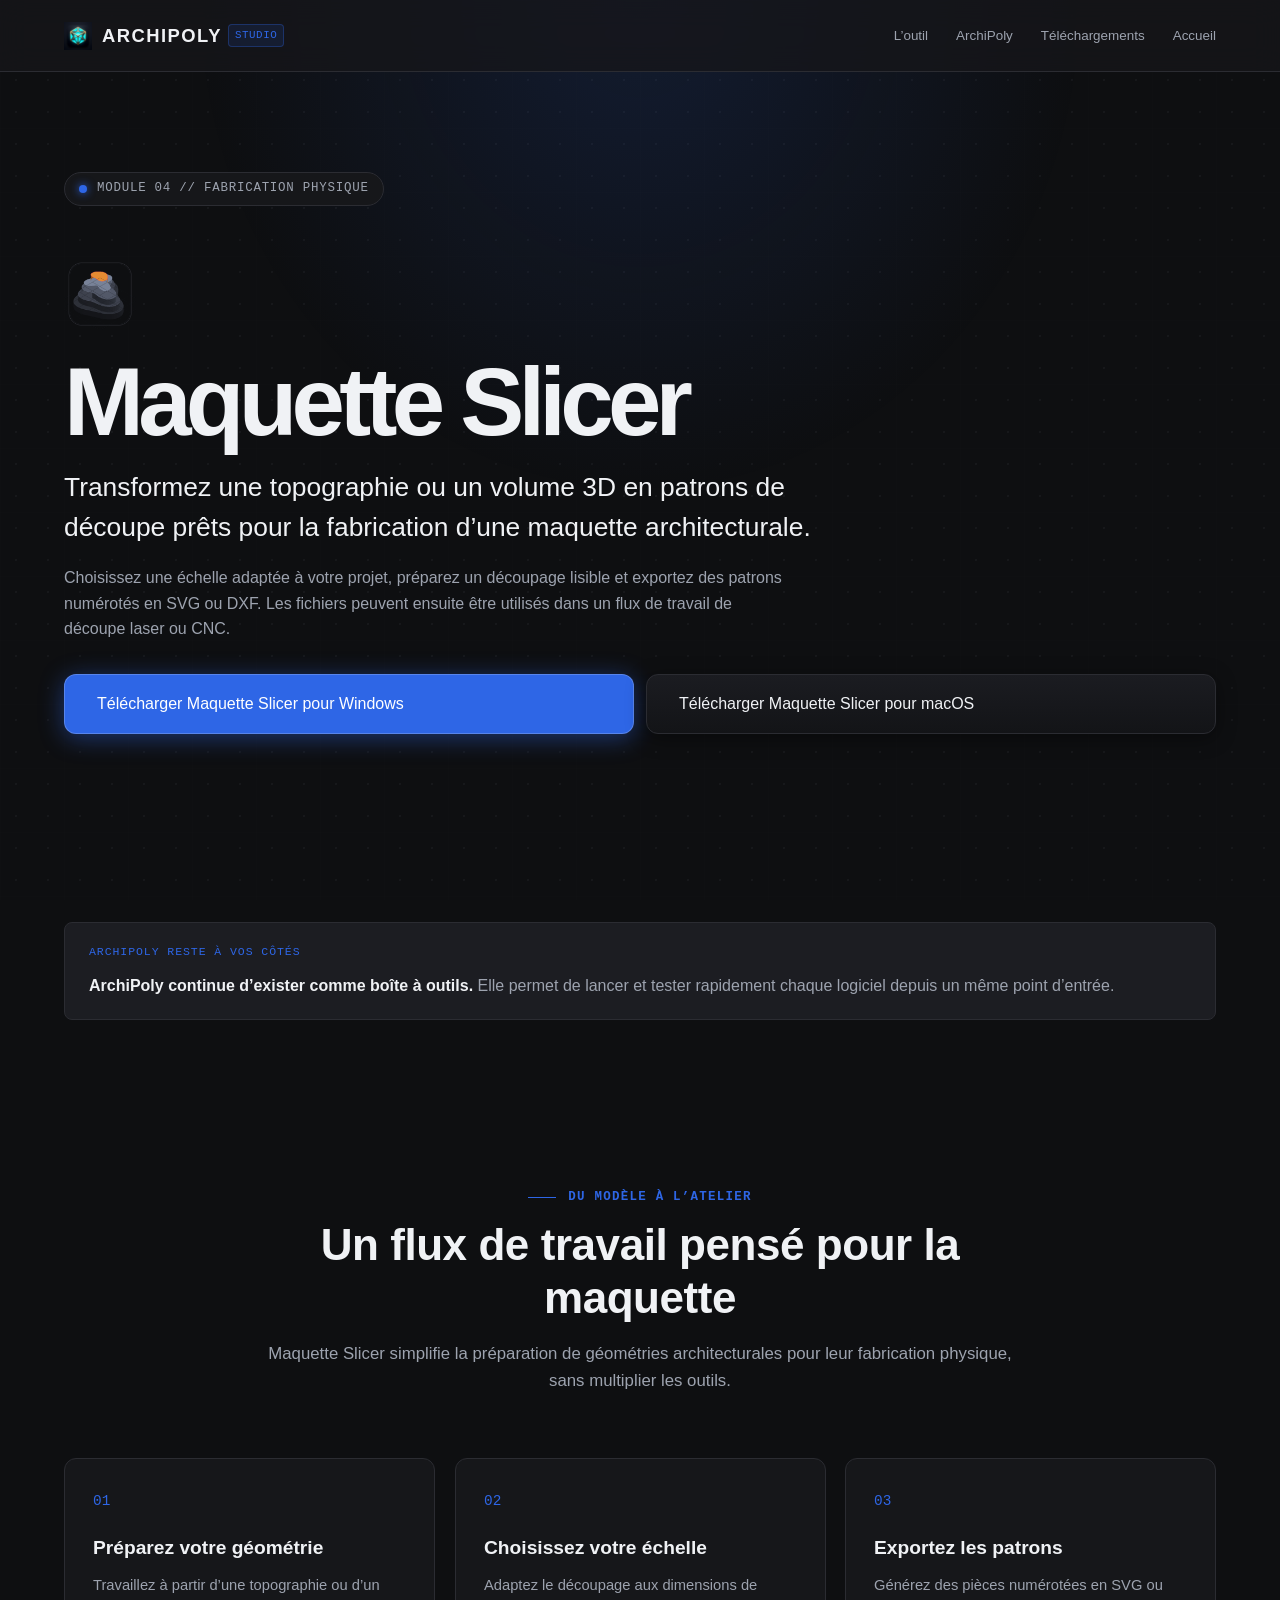
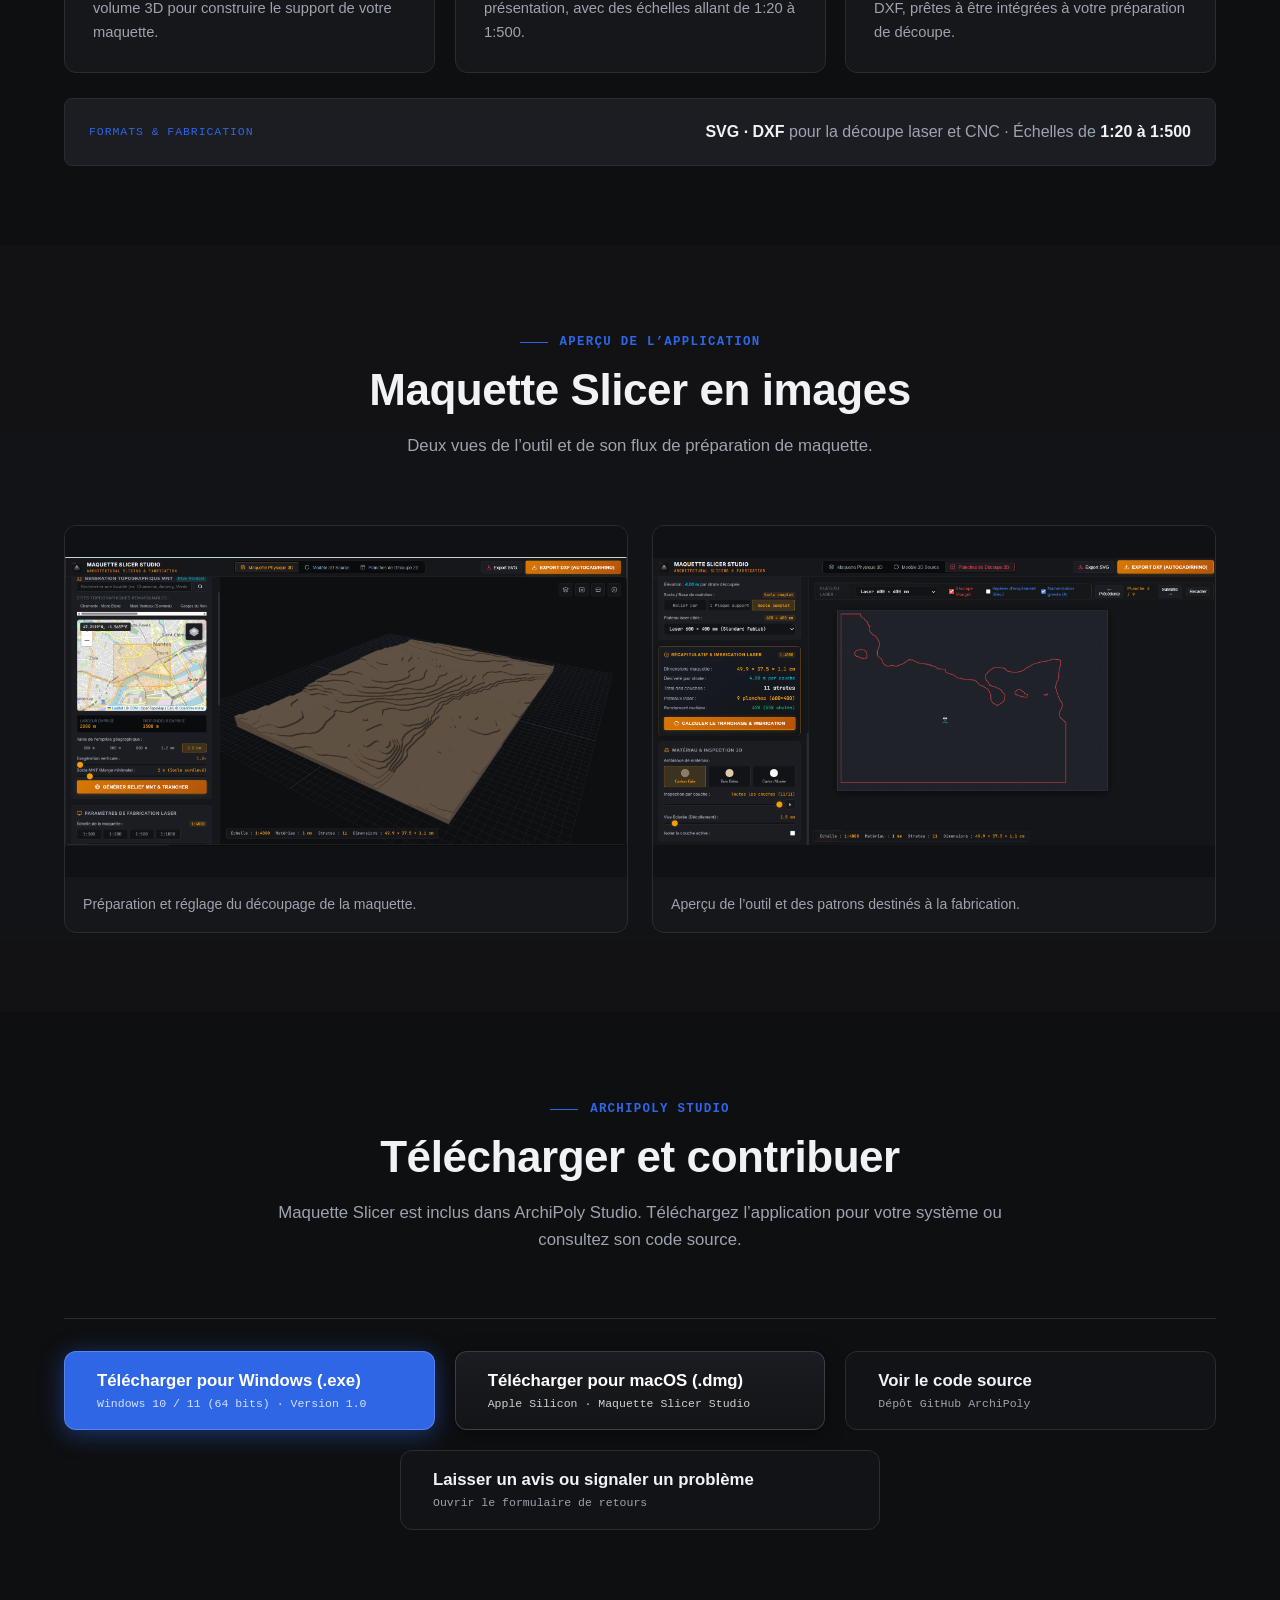
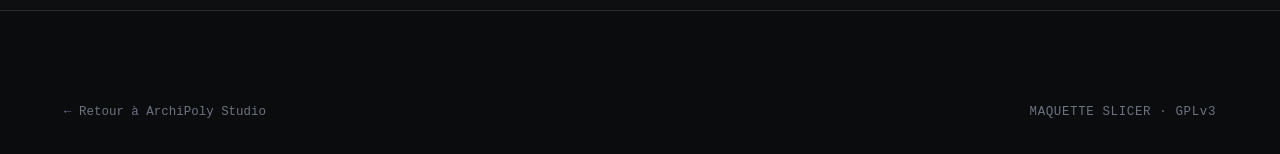
==== commit c1b03860: "Update maquette-slicer.html" ====
--- a/maquette-slicer.html
+++ b/maquette-slicer.html
@@ -54,9 +54,11 @@
             download="Maquette.Slicer.Studio.-.Portable.1.0.0.exe">
             Télécharger Maquette Slicer pour Windows
           </a>
-          <span class="btn-secondary-action btn-mac-action" aria-disabled="true">
-            Télécharger Maquette Slicer pour macOS — bientôt disponible
-          </span>
+          <a class="btn-secondary-action btn-mac-action"
+            href="https://github.com/evasseur423-oss/Maquette-Slicer-Studio/releases/download/latest-mac/Maquette-Slicer-Studio-macOS-arm64.dmg"
+            download="Maquette-Slicer-Studio-macOS-arm64.dmg">
+            Télécharger Maquette Slicer pour macOS
+          </a>
         </div>
       </div>
     </section>
@@ -160,12 +162,13 @@
               <span class="btn-sub">Windows 10 / 11 (64 bits) · Version 1.0</span>
             </div>
           </a>
-          <span class="btn-secondary-action btn-mac-action" aria-disabled="true">
+          <a href="https://github.com/evasseur423-oss/Maquette-Slicer-Studio/releases/download/latest-mac/Maquette-Slicer-Studio-macOS-arm64.dmg"
+            download="Maquette-Slicer-Studio-macOS-arm64.dmg" class="btn-primary-action btn-mac-action">
             <span class="btn-lines">
-              <span class="btn-title">Téléchargement macOS bientôt disponible</span>
-              <span class="btn-sub">Le lien sera ajouté dès la publication de l’asset</span>
+              <span class="btn-title">Télécharger pour macOS (.dmg)</span>
+              <span class="btn-sub">Apple Silicon · Maquette Slicer Studio</span>
             </span>
-          </span>
+          </a>
           <a href="https://github.com/evasseur423-oss/ArchiPoly" target="_blank" rel="noopener noreferrer"
             class="btn-secondary-action">
             <div class="btn-lines">
